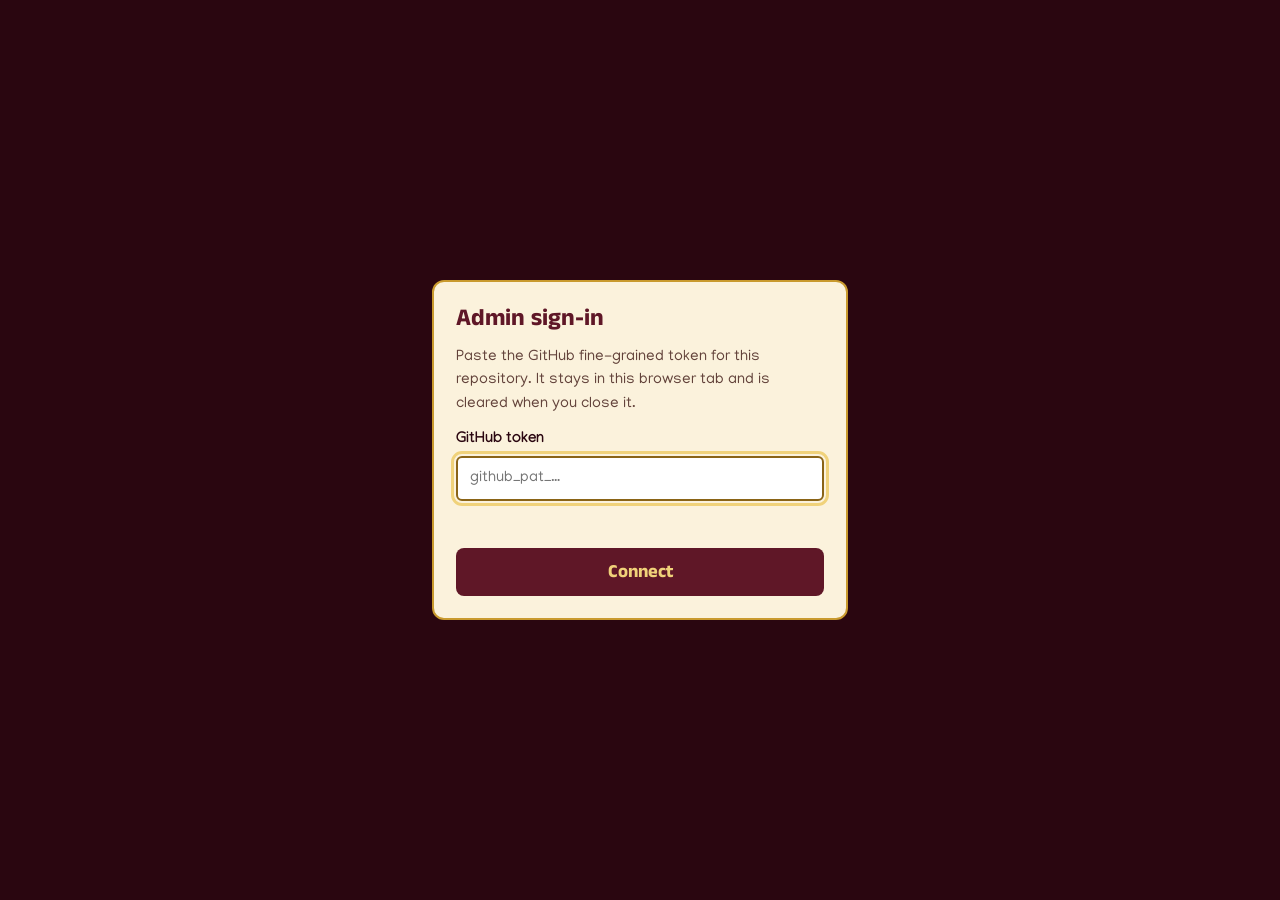
==== admin.html @ 7108fd15 "updated" ====
<!doctype html>
<html lang="en">
<head>
  <meta charset="utf-8">
  <meta name="viewport" content="width=device-width, initial-scale=1">
  <meta name="robots" content="noindex">
  <title>Kalolsavam Admin</title>
  <meta name="theme-color" content="#42101c">
  <link rel="preconnect" href="https://fonts.googleapis.com">
  <link rel="preconnect" href="https://fonts.gstatic.com" crossorigin>
  <link href="https://fonts.googleapis.com/css2?family=Anek+Malayalam:wght@500;700&family=Manjari:wght@400;700&display=swap" rel="stylesheet">
  <link rel="stylesheet" href="css/style.css">
</head>
<body data-splash="once">
  <!-- branding intro: doors swing open -->
  <div id="splash" class="splash" aria-hidden="true">
    <div class="door door-l"></div>
    <div class="door door-r"></div>
    <div class="splash-brand">
      <p class="by">by Little Kites Unit</p>
      <p class="school">Emmanuel&rsquo;s HSS Kothanalloor</p>
    </div>
  </div>

  <!-- token gate -->
  <div id="gate" class="gate" hidden>
    <form id="gateForm">
      <h1>Admin sign-in</h1>
      <p>Paste the GitHub fine-grained token for this repository. It stays in this browser tab and is cleared when you close it.</p>
      <label class="field">GitHub token
        <input id="tokenInput" type="password" autocomplete="off" required placeholder="github_pat_…">
      </label>
      <p id="gateError" class="form-error" role="alert"></p>
      <button id="gateBtn" class="btn btn-end" type="submit">Connect</button>
    </form>
  </div>

  <header class="admin-bar">
    <div class="wrap">
      <div>
        <h1>Stage control</h1>
        <p><span id="adminDate"></span> <span id="testChip" class="test-chip" hidden>Test mode</span></p>
      </div>
      <button id="logout" class="link" type="button">Sign out</button>
    </div>
  </header>

  <main class="wrap">
    <nav aria-label="Stages"><div id="chips" class="chips-row"></div></nav>

    <section class="panel" aria-label="Events on the selected stage">
      <header id="stageHead"></header>
      <ul id="eventList" class="ev-list"></ul>
      <p id="emptyState" class="muted" hidden></p>

      <details id="finishedWrap" class="tool" hidden>
        <summary>Finished on this stage (<span id="finishedCount">0</span>)</summary>
        <ul id="finishedList" class="finished-list"></ul>
      </details>

      <details class="tool">
        <summary>Announcements</summary>
        <form id="bannerForm">
          <label class="field">Emergency banner (top of the public page)
            <textarea id="bannerText" rows="2" maxlength="240"></textarea>
          </label>
          <p id="bannerState" class="muted"></p>
          <div class="row">
            <button class="btn btn-end act" type="submit">Show banner</button>
            <button id="clearBanner" class="btn btn-ghost act" type="button">Remove banner</button>
          </div>
        </form>
        <form id="noticeForm">
          <label class="field">Ticker notice (scrolls at the bottom)
            <input id="noticeText" type="text" maxlength="160">
          </label>
          <div class="row"><button class="btn btn-end act" type="submit">Add to ticker</button></div>
        </form>
      </details>
    </section>
  </main>

  <dialog id="endModal" aria-labelledby="endTitle">
    <form id="endForm">
      <div><h2 id="endTitle">End event</h2><p id="endEvent" class="sub-name" lang="ml"></p></div>
      <p class="muted">Enter chest numbers to announce the result, or skip.</p>
      <label class="field">1st prize <input id="rank1" type="text" maxlength="10" autocomplete="off"></label>
      <label class="field">2nd prize <input id="rank2" type="text" maxlength="10" autocomplete="off"></label>
      <label class="field">3rd prize <input id="rank3" type="text" maxlength="10" autocomplete="off"></label>
      <div class="row">
        <button class="btn btn-end" type="submit">Announce results</button>
        <button id="skipResults" class="btn btn-start" type="button">Finish without results</button>
        <button id="cancelEnd" class="btn btn-ghost" type="button">Cancel</button>
      </div>
    </form>
  </dialog>

  <footer class="page-foot wrap">
  <div class="credit">
    <p class="by">by Little Kites Unit</p>
    <p class="school">Emmanuel&rsquo;s HSS Kothanalloor</p>
  </div>
  </footer>

  <div id="toast" class="toast" role="status" hidden></div>

  <script defer src="js/config.js"></script>
  <script defer src="js/admin.js"></script>
</body>
</html>
---- css/style.css ----
/* Kalolsavam Live — kasavu theme: deep maroon, gold, ivory.
   One signature element: the gold kasavu stripe on cards and headers. */
:root {
  --maroon-900: #2a0610; --maroon-800: #42101c; --maroon-700: #5f1727; --maroon-600: #7d2236;
  --gold-300: #f0d27a; --gold-400: #e2b84a; --gold-500: #c99a2e; --gold-700: #8a6416;
  --ivory: #fbf2dc; --ivory-dim: #efe0bd; --ink: #2a0610; --ink-soft: #62423a;
  --live: #17703f; --bad: #b3261e;
  --font-head: "Anek Malayalam", system-ui, sans-serif;
  --font-body: "Manjari", system-ui, sans-serif;
  --kasavu: linear-gradient(var(--gold-400) 0 3px, transparent 3px 5px, var(--gold-500) 5px 6px);
}
*, *::before, *::after { box-sizing: border-box; }
html { -webkit-text-size-adjust: 100%; }
body { margin: 0; background: var(--maroon-900); color: var(--ivory); font: 400 1.0625rem/1.55 var(--font-body); padding-bottom: 3.5rem; }
h1, h2, h3 { font-family: var(--font-head); line-height: 1.2; margin: 0; }
p { margin: 0; }
button { font: inherit; cursor: pointer; }
:focus-visible { outline: 3px solid var(--gold-300); outline-offset: 2px; }
.wrap { width: min(72rem, 100% - 2rem); margin-inline: auto; }
.sr-only { position: absolute; width: 1px; height: 1px; overflow: hidden; clip: rect(0 0 0 0); white-space: nowrap; }
[hidden] { display: none !important; }
.muted { color: var(--ink-soft); }

/* header */
.site-head { background: var(--maroon-800); padding: 1.25rem 0 1rem; position: relative; }
.site-head::after { content: ""; position: absolute; inset: auto 0 0 0; height: 6px; background-image: var(--kasavu); }
.site-head h1 { font-size: clamp(1.9rem, 5vw, 2.9rem); color: var(--gold-300); font-weight: 700; }
.site-head .sub { color: var(--ivory-dim); margin-top: .15rem; }
.meta { display: flex; flex-wrap: wrap; gap: .4rem 1.25rem; margin-top: .75rem; font-size: .95rem; color: var(--ivory); }
.sync.is-off { color: #ffb4a8; font-weight: 700; }
.test-chip { background: var(--gold-400); color: var(--maroon-900); font-weight: 700; border-radius: 4px; padding: 0 .5rem; }

/* alert banner */
.alert-banner { background: var(--bad); color: #fff; padding: .8rem 1rem; text-align: center; font: 700 1.1rem/1.4 var(--font-head); border-bottom: 3px solid var(--gold-300); }

main { padding: 1.5rem 0 2rem; display: grid; gap: 1.5rem; }

/* results board */
.results { background: var(--maroon-700); border: 2px solid var(--gold-500); border-radius: 10px; padding: 1rem 1.1rem; }
.results h2 { color: var(--gold-300); font-size: 1.35rem; margin-bottom: .6rem; }
.results ol { list-style: none; margin: 0; padding: 0; display: grid; gap: .6rem; }
.results li { background: var(--maroon-800); border-left: 5px solid var(--gold-500); border-radius: 6px; padding: .6rem .8rem; }
.results li.is-fresh { animation: flash 1.2s ease-in-out infinite; border-left-color: var(--gold-300); }
@keyframes flash { 0%, 100% { background: var(--maroon-800); } 50% { background: #7a5a12; } }
.res-head { display: flex; flex-wrap: wrap; justify-content: space-between; gap: .1rem .75rem; }
.res-name { font: 700 1.1rem var(--font-head); }
.res-meta { font-size: .9rem; color: var(--ivory-dim); }
.ranks { display: flex; flex-wrap: wrap; gap: .3rem 1.4rem; margin-top: .2rem; font-size: 1.15rem; }
.rank b { color: var(--gold-300); font-family: var(--font-head); margin-right: .25rem; }

/* stage grid + cards */
.stage-grid { display: grid; gap: 1rem; grid-template-columns: repeat(auto-fill, minmax(min(100%, 19rem), 1fr)); }
.stage-card { background: var(--ivory); color: var(--ink); border: 1px solid var(--gold-500); border-radius: 10px; display: flex; flex-direction: column; overflow: hidden; position: relative; }
.stage-card::before { content: ""; height: 6px; background-image: var(--kasavu); background-color: var(--maroon-700); }
.stage-card.is-live { box-shadow: 0 0 0 3px var(--gold-400); }
.stage-card.is-done, .stage-card.is-none { background: var(--ivory-dim); }
.stage-head { display: flex; gap: .75rem; align-items: center; padding: .8rem 1rem .4rem; }
.stage-no { flex: none; width: 2.6rem; height: 2.6rem; border-radius: 50%; display: grid; place-items: center; background: var(--maroon-700); color: var(--gold-300); font: 700 1.3rem var(--font-head); border: 2px solid var(--gold-500); }
.stage-title h3 { font-size: 1.2rem; color: var(--maroon-700); }
.stage-title p { font-size: .9rem; color: var(--ink-soft); line-height: 1.3; }
.stage-body { padding: .3rem 1rem 1rem; display: flex; flex-direction: column; align-items: flex-start; gap: .45rem; flex: 1; }
.status { font: 700 .9rem var(--font-head); border-radius: 999px; padding: .05rem .75rem; background: var(--ivory-dim); color: var(--ink-soft); border: 1px solid var(--gold-700); }
.status-live { background: var(--live); color: #fff; border-color: var(--live); display: inline-flex; align-items: center; gap: .4rem; }
.status-live::before { content: ""; width: .55rem; height: .55rem; border-radius: 50%; background: #fff; animation: pulse 1.6s ease-in-out infinite; }
@keyframes pulse { 50% { opacity: .25; } }
.status-next { background: var(--maroon-700); color: var(--gold-300); border-color: var(--maroon-700); }
.event-name { font: 700 1.25rem/1.35 var(--font-head); color: var(--ink); }
.times, .progress { font-size: .95rem; color: var(--ink-soft); }
.progress { margin-top: auto; padding-top: .3rem; }
.chips { display: flex; flex-wrap: wrap; gap: .3rem; }
.chip { background: var(--maroon-700); color: var(--ivory); border-radius: 4px; padding: 0 .5rem; font: 700 .85rem var(--font-head); }
.delay { font-weight: 700; border-radius: 6px; padding: .1rem .6rem; font-size: .95rem; }
.delay.ok { background: #dcf0e4; color: #0f5a31; }
.delay.warn { background: #fbe5b8; color: #7a4500; }
.delay.bad { background: #f8d7d3; color: #8e1b14; }
.stage-foot { border-top: 1px dashed var(--gold-700); padding: .7rem 1rem; display: grid; gap: .45rem; justify-items: start; }
.route { font-size: .92rem; color: var(--ink-soft); line-height: 1.4; }
.map-btn { background: var(--maroon-700); color: var(--gold-300); text-decoration: none; font: 700 .95rem var(--font-head); border-radius: 6px; padding: .25rem .8rem; }
.map-btn:hover { background: var(--maroon-600); }

/* ticker */
.ticker { position: fixed; inset: auto 0 0 0; z-index: 20; display: flex; background: var(--maroon-900); border-top: 3px solid var(--gold-500); }
.ticker-label { flex: none; background: var(--gold-400); color: var(--maroon-900); font: 700 1rem var(--font-head); padding: .55rem .9rem; }
.ticker-view { flex: 1; overflow: hidden; white-space: nowrap; display: flex; align-items: center; }
.ticker-track { display: inline-flex; gap: 3.5rem; padding-left: 100%; animation: scroll var(--dur, 60s) linear infinite; }
@keyframes scroll { to { transform: translateX(-100%); } }
.ticker:hover .ticker-track { animation-play-state: paused; }
.tick { color: var(--ivory); }
footer.page-foot { text-align: center; color: var(--ivory-dim); font-size: .9rem; padding-bottom: 1.5rem; }

@media (prefers-reduced-motion: reduce) {
  .results li.is-fresh { animation: none; background: #7a5a12; }
  .status-live::before { animation: none; }
  .ticker-track { animation: none; padding-left: 0; }
  .ticker-view { overflow-x: auto; }
}

/* ========== admin ========== */
.admin-bar { background: var(--maroon-800); position: relative; padding: .8rem 0 1rem; }
.admin-bar::after { content: ""; position: absolute; inset: auto 0 0 0; height: 6px; background-image: var(--kasavu); }
.admin-bar .wrap { display: flex; flex-wrap: wrap; align-items: center; justify-content: space-between; gap: .5rem 1rem; }
.admin-bar h1 { font-size: 1.5rem; color: var(--gold-300); }
.admin-bar p { color: var(--ivory-dim); font-size: .95rem; }
.link { background: none; border: 0; padding: 0; color: var(--maroon-600); text-decoration: underline; font-size: .9rem; }
.admin-bar .link { color: var(--gold-300); }

.chips-row { display: grid; grid-template-columns: repeat(auto-fill, minmax(3rem, 1fr)); gap: .5rem; }
.stage-chip { height: 3rem; border-radius: 8px; border: 2px solid var(--gold-500); background: var(--maroon-800); color: var(--gold-300); font: 700 1.25rem var(--font-head); position: relative; }
.stage-chip[aria-pressed="true"] { background: var(--gold-400); color: var(--maroon-900); }
.stage-chip.is-live::after { content: ""; position: absolute; top: 4px; right: 4px; width: .6rem; height: .6rem; border-radius: 50%; background: #3ddc84; border: 1px solid var(--maroon-900); }

.panel { background: var(--ivory); color: var(--ink); border: 1px solid var(--gold-500); border-radius: 10px; padding: 1rem; }
.panel > header h2 { color: var(--maroon-700); font-size: 1.3rem; }
.panel > header p { color: var(--ink-soft); font-size: .95rem; margin-bottom: .6rem; }
.ev-list { list-style: none; margin: 0; padding: 0; display: grid; gap: .7rem; }
.ev { display: grid; grid-template-columns: 4.6rem 1fr; gap: .4rem .8rem; padding: .8rem; border: 1px solid var(--gold-700); border-radius: 8px; background: #fffaf0; }
.ev.is-live { border: 3px solid var(--live); background: #eef8f1; }
.ev-time { font: 700 1.05rem var(--font-head); color: var(--maroon-700); }
.ev-name { font: 700 1.2rem/1.35 var(--font-head); }
.ev-note { font-size: .92rem; color: var(--live); font-weight: 700; margin-top: .2rem; }
.ev-note.is-due { color: #8e4a00; }
.ev-actions { grid-column: 1 / -1; display: grid; grid-template-columns: 1fr 1fr; gap: .6rem; }
.btn { min-height: 3rem; border-radius: 8px; border: 2px solid transparent; font: 700 1.15rem var(--font-head); }
.btn:disabled { opacity: .35; cursor: not-allowed; }
.btn-start { background: var(--live); color: #fff; }
.btn-end { background: var(--maroon-700); color: var(--gold-300); }
.btn-ghost { background: transparent; color: var(--maroon-700); border-color: var(--maroon-700); }
.is-busy .act { pointer-events: none; opacity: .55; }
details.tool { margin-top: 1rem; border-top: 1px dashed var(--gold-700); padding-top: .7rem; }
details.tool summary { cursor: pointer; font: 700 1.05rem var(--font-head); color: var(--maroon-700); }
details.tool form { display: grid; gap: .5rem; margin-top: .6rem; }
.field { display: grid; gap: .2rem; font-weight: 700; font-size: .95rem; }
.field input, .field textarea { font: inherit; font-weight: 400; padding: .55rem .7rem; border: 2px solid var(--gold-700); border-radius: 6px; background: #fff; color: var(--ink); width: 100%; }
.row { display: flex; flex-wrap: wrap; gap: .5rem; }
.row .btn { padding: 0 1.1rem; }
.finished-list { list-style: none; margin: .5rem 0 0; padding: 0; display: grid; gap: .4rem; }
.finished-list li { display: flex; justify-content: space-between; gap: .75rem; align-items: baseline; }

.gate { position: fixed; inset: 0; z-index: 50; background: var(--maroon-900); display: grid; place-items: center; padding: 1rem; }
.gate form { width: min(26rem, 100%); background: var(--ivory); color: var(--ink); border: 2px solid var(--gold-500); border-radius: 12px; padding: 1.4rem; display: grid; gap: .8rem; }
.gate h1 { color: var(--maroon-700); font-size: 1.5rem; }
.gate p { color: var(--ink-soft); font-size: .95rem; }
.form-error { color: var(--bad); font-weight: 700; min-height: 1.4em; }

dialog { border: 2px solid var(--gold-500); border-radius: 12px; background: var(--ivory); color: var(--ink); padding: 1.25rem; width: min(26rem, calc(100% - 2rem)); }
dialog::backdrop { background: rgba(42, 6, 16, .75); }
dialog h2 { color: var(--maroon-700); font-size: 1.4rem; }
dialog .sub-name { font: 700 1.1rem var(--font-head); margin-bottom: .2rem; }
dialog form { display: grid; gap: .7rem; }
dialog .field input { text-transform: uppercase; font-size: 1.3rem; letter-spacing: .08em; }

.toast { position: fixed; left: 50%; bottom: 1rem; transform: translateX(-50%); z-index: 60; max-width: min(34rem, calc(100% - 2rem)); padding: .7rem 1.1rem; border-radius: 8px; font-weight: 700; background: var(--live); color: #fff; box-shadow: 0 4px 16px rgba(0,0,0,.4); }
.toast.is-wait { background: var(--maroon-600); }
.toast.is-err { background: var(--bad); }

@media (min-width: 40rem) {
  .ev { grid-template-columns: 5rem 1fr auto; }
  .ev-actions { grid-column: auto; grid-template-columns: 6rem 6rem; align-self: center; }
}

/* ========== branding: intro doors + credit ========== */
.by { font: 700 clamp(.8rem, 2.1vw, 1rem)/1.3 var(--font-body); letter-spacing: .06em; color: var(--ivory-dim); }
.school { font: 700 clamp(2rem, 7.5vw, 4.4rem)/1.1 var(--font-head); color: var(--gold-300); }

.splash { position: fixed; inset: 0; z-index: 100; perspective: 1600px; overflow: hidden; animation: splash-gone 0s linear 3.2s forwards; }
@keyframes splash-gone { to { visibility: hidden; } }
.door { position: absolute; top: 0; bottom: 0; width: 50.3%; backface-visibility: hidden; will-change: transform;
  background: linear-gradient(90deg, var(--maroon-700), var(--maroon-800)); }
.door::before { content: ""; position: absolute; inset: 7% 9%; border: 2px solid var(--gold-500); border-radius: 6px; box-shadow: inset 0 0 0 6px var(--maroon-800), inset 0 0 0 7px var(--gold-700); }
.door::after { content: ""; position: absolute; top: 50%; width: 1.1rem; height: 1.1rem; border-radius: 50%; background: var(--gold-400); border: 2px solid var(--gold-700); }
.door-l { left: 0; transform-origin: left center; border-right: 5px solid var(--gold-500); animation: open-l 1.25s cubic-bezier(.65, 0, .3, 1) 1.9s forwards; }
.door-r { right: 0; transform-origin: right center; border-left: 5px solid var(--gold-500); animation: open-r 1.25s cubic-bezier(.65, 0, .3, 1) 1.9s forwards; }
.door-l::after { right: 1.3rem; } .door-r::after { left: 1.3rem; }
@keyframes open-l { to { transform: rotateY(98deg); } }
@keyframes open-r { to { transform: rotateY(-98deg); } }
.splash-brand { position: absolute; inset: 0; z-index: 2; display: grid; place-content: center; justify-items: center; gap: .5rem; text-align: center; padding: 1.5rem; animation: brand 2.3s ease both; }
.splash-brand::after { content: ""; width: min(22rem, 70vw); height: 6px; background-image: var(--kasavu); margin-top: .6rem; }
.splash-brand .school { text-shadow: 0 2px 14px rgba(0, 0, 0, .5); }
@keyframes brand { 0% { opacity: 0; transform: translateY(14px) scale(.97); } 20%, 60% { opacity: 1; transform: none; } 100% { opacity: 0; transform: scale(1.05); } }

.credit { display: grid; justify-items: center; gap: .1rem; margin-top: 1rem; padding-top: 1rem; border-top: 1px solid var(--gold-700); }
.credit .school { font-size: 1.5rem; }
.page-foot p:first-child { margin-bottom: .2rem; }

.empty-day { grid-column: 1 / -1; background: var(--ivory); color: var(--ink); border: 1px solid var(--gold-500); border-radius: 10px; padding: 1.2rem; font-weight: 700; }
.autoscroll-btn { position: fixed; right: .8rem; bottom: 4.4rem; z-index: 19; background: var(--maroon-800); color: var(--gold-300); border: 1.5px solid var(--gold-500); border-radius: 999px; padding: .25rem .85rem; font: 700 .85rem var(--font-head); opacity: .9; }
.autoscroll-btn[aria-pressed="false"] { color: var(--ivory-dim); border-color: var(--gold-700); }

@media (prefers-reduced-motion: reduce) {
  .splash { animation-delay: 2s; }
  .door-l, .door-r { animation: door-fade .5s linear 1.4s forwards; }
  .splash-brand { animation: brand-rm 1.9s ease both; }
  @keyframes door-fade { to { opacity: 0; } }
  @keyframes brand-rm { 0% { opacity: 0; } 25%, 70% { opacity: 1; } 100% { opacity: 0; } }
}
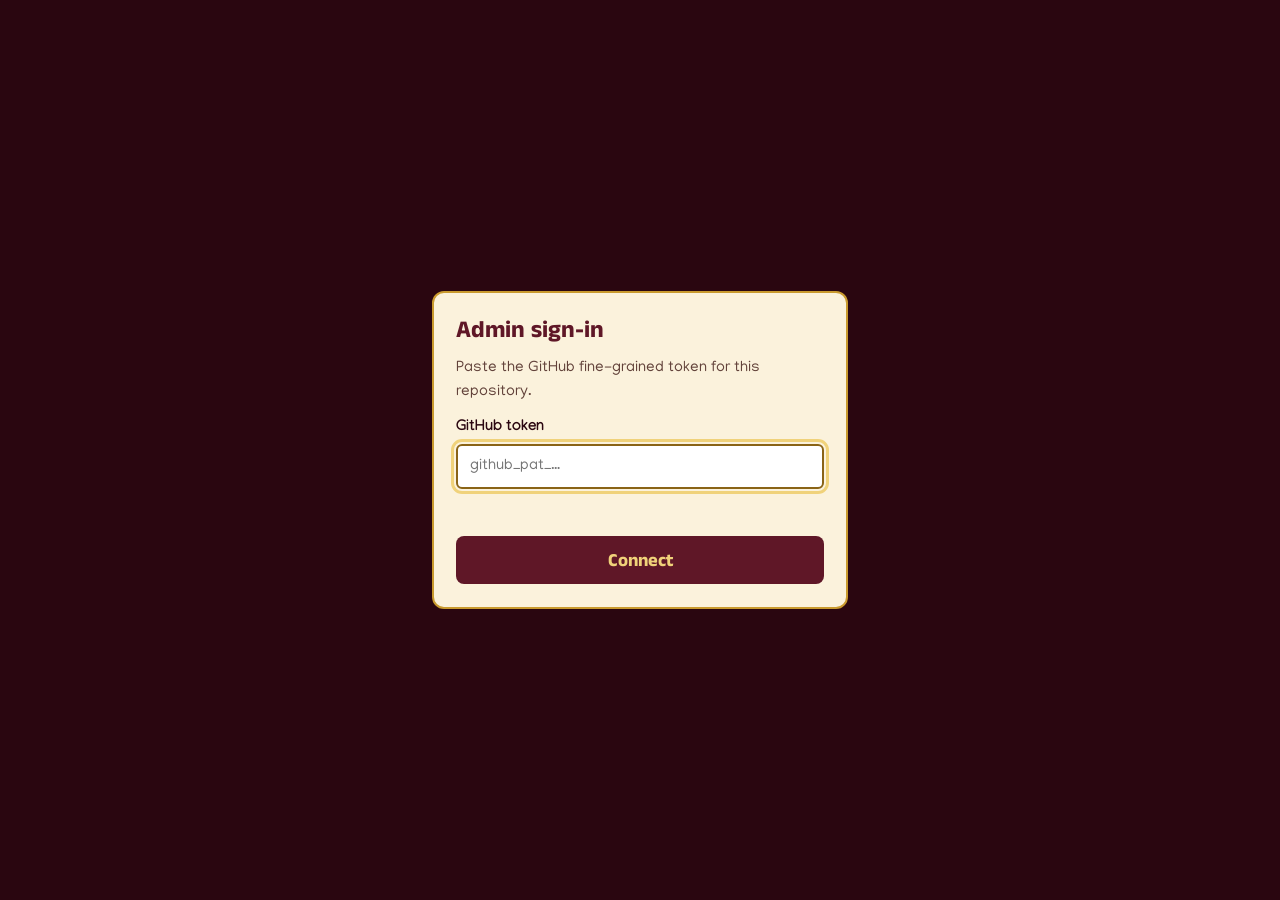
==== commit ff822421: "admin UI Updated" ====
--- a/admin.html
+++ b/admin.html
@@ -4,15 +4,25 @@
   <meta charset="utf-8">
   <meta name="viewport" content="width=device-width, initial-scale=1">
   <meta name="robots" content="noindex">
-  <title>Kalolsavam Admin</title>
+  <title>Kalolsavam Admin — Sarang 2026</title>
   <meta name="theme-color" content="#42101c">
   <link rel="preconnect" href="https://fonts.googleapis.com">
   <link rel="preconnect" href="https://fonts.gstatic.com" crossorigin>
   <link href="https://fonts.googleapis.com/css2?family=Anek+Malayalam:wght@500;700&family=Manjari:wght@400;700&display=swap" rel="stylesheet">
   <link rel="stylesheet" href="css/style.css">
+  <style>
+    /* Admin specific extra styles */
+    .global-dash-grid { display: grid; grid-template-columns: repeat(auto-fill, minmax(14rem, 1fr)); gap: 0.6rem; margin-top: 0.6rem; }
+    .dash-item { background: #fff; border: 1px solid var(--gold-500); border-left: 4px solid var(--gold-500); border-radius: 6px; padding: 0.6rem; font-size: 0.9rem; }
+    .dash-item.is-live { border-left-color: var(--live); background: #f0faf3; }
+    .dash-item.is-idle { border-left-color: #f59e0b; }
+    .dash-item.is-done { border-left-color: var(--ink-soft); background: var(--ivory-dim); opacity: 0.8; }
+    .dash-stage-name { font-weight: 700; color: var(--maroon-700); margin-bottom: 0.2rem; display: block; }
+    .dash-event-name { color: var(--ink); font-weight: 700; white-space: nowrap; overflow: hidden; text-overflow: ellipsis; display: block; }
+    .admin-search-input { width: 100%; padding: 0.6rem 0.8rem; border: 2px solid var(--gold-400); border-radius: 8px; font: inherit; margin-bottom: 1rem; }
+  </style>
 </head>
 <body data-splash="once">
-  <!-- branding intro: doors swing open -->
   <div id="splash" class="splash" aria-hidden="true">
     <div class="door door-l"></div>
     <div class="door door-r"></div>
@@ -22,11 +32,10 @@
     </div>
   </div>
 
-  <!-- token gate -->
   <div id="gate" class="gate" hidden>
     <form id="gateForm">
       <h1>Admin sign-in</h1>
-      <p>Paste the GitHub fine-grained token for this repository. It stays in this browser tab and is cleared when you close it.</p>
+      <p>Paste the GitHub fine-grained token for this repository.</p>
       <label class="field">GitHub token
         <input id="tokenInput" type="password" autocomplete="off" required placeholder="github_pat_…">
       </label>
@@ -46,10 +55,40 @@
   </header>
 
   <main class="wrap">
+    <!-- Day Progress Cards -->
+    <section id="dayProgress" class="stats-board" aria-label="Day overview and progress" hidden>
+      <div class="stat-card">
+        <span class="stat-label">Total Today</span>
+        <span id="statTotal" class="stat-val">0</span>
+      </div>
+      <div class="stat-card is-done">
+        <span class="stat-label">Completed</span>
+        <span id="statCompleted" class="stat-val">0</span>
+      </div>
+      <div class="stat-card is-ongoing">
+        <span class="stat-label">Live Now</span>
+        <span id="statOngoing" class="stat-val">0</span>
+      </div>
+      <div class="stat-card is-pending">
+        <span class="stat-label">Pending</span>
+        <span id="statPending" class="stat-val">0</span>
+      </div>
+    </section>
+
+    <!-- Global Control Room View -->
+    <details class="tool" open style="margin-top:0; border:none; padding:0; background:var(--ivory); border-radius:10px; padding:1rem; border:1px solid var(--gold-500); margin-bottom: 0.5rem;">
+      <summary style="font-size: 1.15rem;">🌐 കൺട്രോൾ റൂം വ്യൂ (All Stages Status)</summary>
+      <div id="globalDashboard" class="global-dash-grid"></div>
+    </details>
+
     <nav aria-label="Stages"><div id="chips" class="chips-row"></div></nav>
 
     <section class="panel" aria-label="Events on the selected stage">
       <header id="stageHead"></header>
+      
+      <!-- Admin Search for Events within the selected stage -->
+      <input type="search" id="adminEventSearch" class="admin-search-input" placeholder="🔍 Search events in this stage (e.g. Mohiniyattam)...">
+      
       <ul id="eventList" class="ev-list"></ul>
       <p id="emptyState" class="muted" hidden></p>
 
@@ -58,8 +97,13 @@
         <ul id="finishedList" class="finished-list"></ul>
       </details>
 
+      <details id="editResultsWrap" class="tool">
+        <summary>Edit Announced Results (ചെസ്റ്റ് നമ്പറുകൾ തിരുത്തുക)</summary>
+        <ul id="editResultsList" class="finished-list"></ul>
+      </details>
+
       <details class="tool">
-        <summary>Announcements</summary>
+        <summary>Announcements (Banner & Ticker)</summary>
         <form id="bannerForm">
           <label class="field">Emergency banner (top of the public page)
             <textarea id="bannerText" rows="2" maxlength="240"></textarea>
@@ -80,10 +124,37 @@
     </section>
   </main>
 
+  <!-- Modals -->
+  <dialog id="editScheduleModal" aria-labelledby="editSchedTitle">
+    <form id="editScheduleForm">
+      <div>
+        <h2 id="editSchedTitle">ഷെഡ്യൂൾ മാറ്റുക</h2>
+        <p id="editSchedEventName" class="sub-name" lang="ml"></p>
+      </div>
+      <label class="field">പുതിയ സമയം (Start Time)
+        <input id="editSchedTime" type="time" required>
+      </label>
+      <label class="field">വേദി (Stage)
+        <select id="editSchedStage" style="padding:0.55rem; border:2px solid var(--gold-700); border-radius:6px; font:inherit; background:#fff; color:var(--ink);"></select>
+      </label>
+      <label class="field">സ്റ്റാറ്റസ്
+        <select id="editSchedStatus" style="padding:0.55rem; border:2px solid var(--gold-700); border-radius:6px; font:inherit; background:#fff; color:var(--ink);">
+          <option value="active">Active (സാധാരണ പോലെ നടക്കുക)</option>
+          <option value="postponed">Postponed (മാറ്റിവെച്ചു)</option>
+          <option value="cancelled">Cancelled (റദ്ദാക്കി)</option>
+        </select>
+      </label>
+      <div class="row" style="margin-top:0.8rem;">
+        <button class="btn btn-end" type="submit">മാറ്റങ്ങൾ സേവ് ചെയ്യുക</button>
+        <button id="cancelEditSched" class="btn btn-ghost" type="button">റദ്ദാക്കുക</button>
+      </div>
+    </form>
+  </dialog>
+
   <dialog id="endModal" aria-labelledby="endTitle">
     <form id="endForm">
       <div><h2 id="endTitle">End event</h2><p id="endEvent" class="sub-name" lang="ml"></p></div>
-      <p class="muted">Enter chest numbers to announce the result, or skip.</p>
+      <p class="muted">Enter chest numbers to announce the result, or skip if none.</p>
       <label class="field">1st prize <input id="rank1" type="text" maxlength="10" autocomplete="off"></label>
       <label class="field">2nd prize <input id="rank2" type="text" maxlength="10" autocomplete="off"></label>
       <label class="field">3rd prize <input id="rank3" type="text" maxlength="10" autocomplete="off"></label>
@@ -95,16 +166,25 @@
     </form>
   </dialog>
 
-  <footer class="page-foot wrap">
-  <div class="credit">
-    <p class="by">by Little Kites Unit</p>
-    <p class="school">Emmanuel&rsquo;s HSS Kothanalloor</p>
-  </div>
-  </footer>
+  <dialog id="editResultModal" aria-labelledby="editResultTitle">
+    <form id="editResultForm">
+      <div>
+        <h2 id="editResultTitle">Edit Announced Result</h2>
+        <p id="editResultEvent" class="sub-name" lang="ml"></p>
+      </div>
+      <label class="field">1st prize <input id="editRank1" type="text" maxlength="10" autocomplete="off"></label>
+      <label class="field">2nd prize <input id="editRank2" type="text" maxlength="10" autocomplete="off"></label>
+      <label class="field">3rd prize <input id="editRank3" type="text" maxlength="10" autocomplete="off"></label>
+      <div class="row">
+        <button class="btn btn-end" type="submit">Save Changes</button>
+        <button id="cancelEditResult" class="btn btn-ghost" type="button">Cancel</button>
+      </div>
+    </form>
+  </dialog>
 
   <div id="toast" class="toast" role="status" hidden></div>
 
   <script defer src="js/config.js"></script>
   <script defer src="js/admin.js"></script>
 </body>
-</html>
+</html>
--- a/css/style.css
+++ b/css/style.css
@@ -1,18 +1,36 @@
 /* Kalolsavam Live — kasavu theme: deep maroon, gold, ivory.
    One signature element: the gold kasavu stripe on cards and headers. */
 :root {
-  --maroon-900: #2a0610; --maroon-800: #42101c; --maroon-700: #5f1727; --maroon-600: #7d2236;
-  --gold-300: #f0d27a; --gold-400: #e2b84a; --gold-500: #c99a2e; --gold-700: #8a6416;
-  --ivory: #fbf2dc; --ivory-dim: #efe0bd; --ink: #2a0610; --ink-soft: #62423a;
-  --live: #17703f; --bad: #b3261e;
+  --maroon-900: #2a0610; 
+  --maroon-800: #42101c; 
+  --maroon-700: #5f1727; 
+  --maroon-600: #7d2236;
+  --gold-300: #f0d27a; 
+  --gold-400: #e2b84a; 
+  --gold-500: #c99a2e; 
+  --gold-700: #8a6416;
+  --ivory: #fbf2dc; 
+  --ivory-dim: #efe0bd; 
+  --ink: #2a0610; 
+  --ink-soft: #62423a;
+  --live: #17703f; 
+  --bad: #b3261e;
   --font-head: "Anek Malayalam", system-ui, sans-serif;
   --font-body: "Manjari", system-ui, sans-serif;
   --kasavu: linear-gradient(var(--gold-400) 0 3px, transparent 3px 5px, var(--gold-500) 5px 6px);
 }
+
 *, *::before, *::after { box-sizing: border-box; }
-html { -webkit-text-size-adjust: 100%; }
-body { margin: 0; background: var(--maroon-900); color: var(--ivory); font: 400 1.0625rem/1.55 var(--font-body); padding-bottom: 3.5rem; }
-h1, h2, h3 { font-family: var(--font-head); line-height: 1.2; margin: 0; }
+html { -webkit-text-size-adjust: 100%; scroll-behavior: smooth; }
+body { 
+  margin: 0; 
+  background: var(--maroon-900); 
+  color: var(--ivory); 
+  font: 400 1.0625rem/1.55 var(--font-body); 
+  padding-bottom: 3.5rem; 
+}
+
+h1, h2, h3, h4 { font-family: var(--font-head); line-height: 1.2; margin: 0; }
 p { margin: 0; }
 button { font: inherit; cursor: pointer; }
 :focus-visible { outline: 3px solid var(--gold-300); outline-offset: 2px; }
@@ -21,21 +39,354 @@
 [hidden] { display: none !important; }
 .muted { color: var(--ink-soft); }
 
-/* header */
-.site-head { background: var(--maroon-800); padding: 1.25rem 0 1rem; position: relative; }
-.site-head::after { content: ""; position: absolute; inset: auto 0 0 0; height: 6px; background-image: var(--kasavu); }
-.site-head h1 { font-size: clamp(1.9rem, 5vw, 2.9rem); color: var(--gold-300); font-weight: 700; }
-.site-head .sub { color: var(--ivory-dim); margin-top: .15rem; }
-.meta { display: flex; flex-wrap: wrap; gap: .4rem 1.25rem; margin-top: .75rem; font-size: .95rem; color: var(--ivory); }
+/* Offline/Network Disconnect Bar */
+.offline-bar {
+  background: var(--bad);
+  color: #fff;
+  text-align: center;
+  padding: 0.6rem 1rem;
+  font-family: var(--font-head);
+  font-size: 0.95rem;
+  font-weight: 700;
+  position: sticky;
+  top: 0;
+  z-index: 101;
+  box-shadow: 0 2px 10px rgba(0, 0, 0, 0.4);
+}
+
+/* Header */
+.site-head {
+  background: var(--maroon-800);
+  padding: 1rem 0 0.9rem;
+  position: sticky;
+  top: 0;
+  z-index: 40;
+  box-shadow: 0 4px 18px rgba(0, 0, 0, 0.45);
+  transition: padding 0.25s ease, box-shadow 0.25s ease;
+}
+.site-head::after { 
+  content: ""; 
+  position: absolute; 
+  inset: auto 0 0 0; 
+  height: 6px; 
+  background-image: var(--kasavu); 
+  z-index: 1;
+  pointer-events: none;
+}
+
+/* Scrolled/Compact Header State */
+.site-head.is-scrolled {
+  padding: 0.5rem 0 0.6rem;
+  box-shadow: 0 6px 20px rgba(0, 0, 0, 0.6);
+}
+.site-head.is-scrolled .hide-on-scroll {
+  display: none !important;
+}
+.site-head.is-scrolled .brand-row {
+  margin-bottom: 0.4rem;
+}
+.site-head.is-scrolled .fest-logo {
+  width: 2.5rem;
+  height: 2.5rem;
+  border-width: 1.5px;
+}
+.site-head.is-scrolled .fest-name {
+  font-size: 1.25rem;
+}
+.site-head.is-scrolled .search-box-wrap {
+  margin-top: 0;
+}
+.site-head.is-scrolled .countdown-slim {
+  margin-bottom: 0.4rem;
+  padding: 0.35rem 0.6rem;
+}
+.site-head.is-scrolled .cd-text {
+  font-size: 0.95rem;
+}
+.site-head.is-scrolled .cd-time-unit {
+  font-size: 0.9rem;
+  min-width: 2.4rem;
+  padding: 0.1rem 0.35rem;
+}
+
+/* Countdown Slim Banner in Header */
+.countdown-slim {
+  background: var(--maroon-700);
+  border: 1px solid var(--gold-500);
+  border-radius: 8px;
+  padding: 0.5rem 0.85rem;
+  margin-bottom: 0.85rem;
+  display: flex;
+  flex-wrap: wrap;
+  align-items: center;
+  justify-content: space-between;
+  gap: 0.6rem;
+  box-shadow: 0 4px 12px rgba(0, 0, 0, 0.25);
+  transition: all 0.25s ease;
+}
+.cd-text {
+  font-family: var(--font-head);
+  font-size: 1.05rem;
+  font-weight: 700;
+  color: var(--gold-300);
+  display: flex;
+  align-items: center;
+  gap: 0.5rem;
+  transition: font-size 0.25s ease;
+}
+.cd-pulse {
+  width: 10px;
+  height: 10px;
+  background: #3ddc84;
+  border-radius: 50%;
+  box-shadow: 0 0 8px #3ddc84;
+  animation: cdPulse 1.2s infinite alternate;
+}
+@keyframes cdPulse { 
+  from { opacity: 0.4; box-shadow: 0 0 2px #3ddc84; } 
+  to { opacity: 1; box-shadow: 0 0 10px #3ddc84; } 
+}
+.cd-timer {
+  display: flex;
+  gap: 0.35rem;
+}
+.cd-time-unit {
+  background: var(--maroon-900);
+  color: var(--ivory);
+  border: 1px solid var(--gold-700);
+  border-radius: 4px;
+  padding: 0.15rem 0.45rem;
+  font-family: var(--font-head);
+  font-weight: 700;
+  font-size: 1.15rem;
+  display: flex;
+  align-items: baseline;
+  gap: 0.15rem;
+  min-width: 3.4rem;
+  justify-content: center;
+  transition: all 0.25s ease;
+}
+.cd-time-unit small {
+  font-size: 0.75rem;
+  color: var(--gold-400);
+  text-transform: uppercase;
+}
+
+/* Festival Brand & Logo Layout */
+.brand-row {
+  display: flex;
+  align-items: center;
+  gap: 0.85rem;
+  margin-bottom: 0.5rem;
+  transition: margin-bottom 0.25s ease;
+}
+.fest-logo {
+  width: 3.8rem;
+  height: 3.8rem;
+  object-fit: contain;
+  border-radius: 50%;
+  background: #ffffff;
+  padding: 2px;
+  border: 2px solid var(--gold-400);
+  box-shadow: 0 3px 10px rgba(0, 0, 0, 0.35);
+  flex-shrink: 0;
+  transition: width 0.25s ease, height 0.25s ease, border-width 0.25s ease;
+}
+.brand-text {
+  display: flex;
+  flex-direction: column;
+  line-height: 1.25;
+}
+.fest-edition {
+  font-family: var(--font-head);
+  font-size: 0.85rem;
+  font-weight: 700;
+  color: var(--ivory-dim);
+  letter-spacing: 0.02em;
+}
+.fest-name {
+  font-family: var(--font-head);
+  font-size: 1.45rem;
+  font-weight: 700;
+  color: var(--gold-300);
+  letter-spacing: 0.03em;
+  transition: font-size 0.25s ease;
+}
+.school-host {
+  font-family: var(--font-body);
+  font-size: 0.82rem;
+  color: var(--gold-400);
+  opacity: 0.95;
+}
+
+.site-head h1 { font-size: clamp(1.8rem, 4.8vw, 2.7rem); color: var(--gold-300); font-weight: 700; }
+.site-head .sub { color: var(--ivory-dim); margin-top: .15rem; font-size: 0.95rem; }
+.meta { display: flex; flex-wrap: wrap; gap: .4rem 1.25rem; margin-top: .65rem; font-size: .95rem; color: var(--ivory); }
 .sync.is-off { color: #ffb4a8; font-weight: 700; }
 .test-chip { background: var(--gold-400); color: var(--maroon-900); font-weight: 700; border-radius: 4px; padding: 0 .5rem; }
 
-/* alert banner */
-.alert-banner { background: var(--bad); color: #fff; padding: .8rem 1rem; text-align: center; font: 700 1.1rem/1.4 var(--font-head); border-bottom: 3px solid var(--gold-300); }
+/* Live Search Box */
+.search-box-wrap {
+  position: relative;
+  margin-top: 0.85rem;
+  width: 100%;
+  max-width: 36rem;
+  z-index: 50;
+  transition: margin-top 0.25s ease;
+}
+.search-input-group {
+  display: flex;
+  align-items: center;
+  position: relative;
+  background: #fff;
+  border: 2px solid var(--gold-400);
+  border-radius: 999px;
+  padding: 0.25rem 0.75rem 0.25rem 0.9rem;
+  box-shadow: 0 4px 12px rgba(0, 0, 0, 0.25);
+  transition: border-color 0.15s ease, box-shadow 0.15s ease;
+}
+.search-input-group:focus-within {
+  border-color: var(--gold-300);
+  box-shadow: 0 0 0 3px rgba(240, 210, 122, 0.4);
+}
+.search-icon {
+  font-size: 1rem;
+  margin-right: 0.5rem;
+  opacity: 0.65;
+  user-select: none;
+}
+.search-input {
+  flex: 1;
+  border: none;
+  background: transparent;
+  font: 500 0.95rem/1.3 var(--font-body);
+  color: var(--ink);
+  outline: none;
+  min-width: 0;
+}
+.search-input::placeholder {
+  color: var(--ink-soft);
+  opacity: 0.75;
+}
+.clear-search-btn {
+  background: none;
+  border: none;
+  font-size: 1.4rem;
+  line-height: 1;
+  color: var(--ink-soft);
+  padding: 0 0.3rem;
+  cursor: pointer;
+}
+.clear-search-btn:hover { color: var(--bad); }
+
+/* Search Dropdown */
+.search-results-dropdown {
+  position: absolute;
+  top: calc(100% + 0.5rem);
+  left: 0;
+  right: 0;
+  background: var(--ivory);
+  border: 2px solid var(--gold-500);
+  border-radius: 12px;
+  box-shadow: 0 10px 28px rgba(0, 0, 0, 0.5);
+  max-height: 60vh;
+  overflow-y: auto;
+  z-index: 150;
+}
+.search-results-list {
+  list-style: none;
+  margin: 0;
+  padding: 0.4rem 0;
+  display: grid;
+}
+.search-item {
+  padding: 0.75rem 1rem;
+  border-bottom: 1px dashed var(--gold-700);
+  cursor: pointer;
+  display: grid;
+  gap: 0.35rem;
+  transition: background 0.12s ease;
+}
+.search-item:last-child { border-bottom: none; }
+.search-item:hover, .search-item:focus { background: #fff; }
+.search-item-main {
+  display: flex;
+  flex-wrap: wrap;
+  align-items: center;
+  gap: 0.45rem;
+}
+.search-item-name {
+  font-family: var(--font-head);
+  font-size: 1.15rem;
+  font-weight: 700;
+  color: var(--maroon-700);
+}
+.search-item-meta {
+  display: flex;
+  flex-wrap: wrap;
+  gap: 0.4rem 0.6rem;
+  font-size: 0.88rem;
+}
+.search-meta-pill {
+  background: var(--ivory-dim);
+  color: var(--ink);
+  padding: 0.15rem 0.55rem;
+  border-radius: 4px;
+  border: 1px solid var(--gold-700);
+  font-weight: 600;
+}
+.search-meta-pill.stage-pill {
+  background: #fdf3d8;
+  color: var(--maroon-700);
+  font-weight: 700;
+}
+.search-item.search-empty {
+  padding: 1rem;
+  color: var(--ink-soft);
+  text-align: center;
+  font-weight: 600;
+}
+
+/* Category & Status Filter Bar */
+.filter-bar {
+  display: flex;
+  gap: 0.5rem;
+  overflow-x: auto;
+  padding-bottom: 0.4rem;
+  scrollbar-width: none;
+}
+.filter-bar::-webkit-scrollbar { display: none; }
+.filter-chip {
+  flex: none;
+  background: var(--maroon-800);
+  color: var(--gold-300);
+  border: 1.5px solid var(--gold-500);
+  border-radius: 999px;
+  padding: 0.35rem 0.95rem;
+  font: 700 0.95rem var(--font-head);
+  cursor: pointer;
+  transition: all 0.15s ease;
+}
+.filter-chip:hover { background: var(--maroon-700); }
+.filter-chip.is-active {
+  background: var(--gold-400);
+  color: var(--maroon-900);
+  border-color: var(--gold-400);
+}
+
+/* Alert banner */
+.alert-banner { 
+  background: var(--bad); 
+  color: #fff; 
+  padding: .8rem 1rem; 
+  text-align: center; 
+  font: 700 1.1rem/1.4 var(--font-head); 
+  border-bottom: 3px solid var(--gold-300); 
+}
 
 main { padding: 1.5rem 0 2rem; display: grid; gap: 1.5rem; }
 
-/* results board */
+/* Results board */
 .results { background: var(--maroon-700); border: 2px solid var(--gold-500); border-radius: 10px; padding: 1rem 1.1rem; }
 .results h2 { color: var(--gold-300); font-size: 1.35rem; margin-bottom: .6rem; }
 .results ol { list-style: none; margin: 0; padding: 0; display: grid; gap: .6rem; }
@@ -48,12 +399,32 @@
 .ranks { display: flex; flex-wrap: wrap; gap: .3rem 1.4rem; margin-top: .2rem; font-size: 1.15rem; }
 .rank b { color: var(--gold-300); font-family: var(--font-head); margin-right: .25rem; }
 
-/* stage grid + cards */
+/* Stage grid + cards */
 .stage-grid { display: grid; gap: 1rem; grid-template-columns: repeat(auto-fill, minmax(min(100%, 19rem), 1fr)); }
 .stage-card { background: var(--ivory); color: var(--ink); border: 1px solid var(--gold-500); border-radius: 10px; display: flex; flex-direction: column; overflow: hidden; position: relative; }
 .stage-card::before { content: ""; height: 6px; background-image: var(--kasavu); background-color: var(--maroon-700); }
 .stage-card.is-live { box-shadow: 0 0 0 3px var(--gold-400); }
 .stage-card.is-done, .stage-card.is-none { background: var(--ivory-dim); }
+.stage-card.is-clickable {
+  cursor: pointer;
+  transition: transform 0.18s ease, box-shadow 0.18s ease;
+}
+.stage-card.is-clickable:hover {
+  transform: translateY(-2px);
+  box-shadow: 0 6px 18px rgba(0, 0, 0, 0.25);
+}
+.stage-status-row {
+  display: flex;
+  justify-content: space-between;
+  align-items: center;
+  width: 100%;
+}
+.view-detail-hint {
+  font-size: 0.85rem;
+  font-weight: 700;
+  color: var(--maroon-700);
+}
+
 .stage-head { display: flex; gap: .75rem; align-items: center; padding: .8rem 1rem .4rem; }
 .stage-no { flex: none; width: 2.6rem; height: 2.6rem; border-radius: 50%; display: grid; place-items: center; background: var(--maroon-700); color: var(--gold-300); font: 700 1.3rem var(--font-head); border: 2px solid var(--gold-500); }
 .stage-title h3 { font-size: 1.2rem; color: var(--maroon-700); }
@@ -78,7 +449,7 @@
 .map-btn { background: var(--maroon-700); color: var(--gold-300); text-decoration: none; font: 700 .95rem var(--font-head); border-radius: 6px; padding: .25rem .8rem; }
 .map-btn:hover { background: var(--maroon-600); }
 
-/* ticker */
+/* Ticker */
 .ticker { position: fixed; inset: auto 0 0 0; z-index: 20; display: flex; background: var(--maroon-900); border-top: 3px solid var(--gold-500); }
 .ticker-label { flex: none; background: var(--gold-400); color: var(--maroon-900); font: 700 1rem var(--font-head); padding: .55rem .9rem; }
 .ticker-view { flex: 1; overflow: hidden; white-space: nowrap; display: flex; align-items: center; }
@@ -95,19 +466,196 @@
   .ticker-view { overflow-x: auto; }
 }
 
+/* Modals & Dialogs */
+dialog { 
+  border: 2px solid var(--gold-500); 
+  border-radius: 12px; 
+  background: var(--ivory); 
+  color: var(--ink); 
+  padding: 1.25rem; 
+  width: min(28rem, calc(100% - 2rem)); 
+  box-shadow: 0 10px 30px rgba(0, 0, 0, 0.6);
+  z-index: 200;
+}
+dialog:not([open]) { display: none !important; }
+dialog::backdrop { 
+  background: rgba(42, 6, 16, 0.75); 
+  backdrop-filter: blur(2px); 
+}
+dialog h2 { color: var(--maroon-700); font-size: 1.4rem; }
+dialog .sub-name { font: 700 1.1rem var(--font-head); margin-bottom: .2rem; }
+dialog form { display: grid; gap: .7rem; }
+dialog .field input { text-transform: uppercase; font-size: 1.3rem; letter-spacing: .08em; }
+
+/* Stage Details Modal Specifics */
+dialog.stage-modal {
+  width: min(38rem, calc(100% - 2rem));
+  max-height: 85vh;
+  padding: 0;
+  display: flex;
+  flex-direction: column;
+}
+.modal-header {
+  display: flex;
+  justify-content: space-between;
+  align-items: center;
+  padding: 1rem 1.25rem;
+  background: var(--maroon-800);
+  color: var(--gold-300);
+  border-bottom: 3px solid var(--gold-500);
+}
+.modal-header h3 { font-size: 1.25rem; color: var(--gold-300); }
+.close-modal-btn {
+  background: transparent;
+  border: none;
+  color: var(--ivory);
+  font-size: 1.8rem;
+  line-height: 1;
+  padding: 0 0.2rem;
+  cursor: pointer;
+}
+.close-modal-btn:hover { color: var(--gold-400); }
+.modal-body {
+  padding: 1.2rem;
+  overflow-y: auto;
+  display: grid;
+  gap: 1.25rem;
+}
+.modal-section h4 {
+  font-family: var(--font-head);
+  font-size: 1.1rem;
+  color: var(--maroon-700);
+  border-bottom: 1px dashed var(--gold-700);
+  padding-bottom: 0.35rem;
+  margin: 0 0 0.6rem 0;
+}
+.modal-ev-item.is-live {
+  background: #eef8f1;
+  border: 2px solid var(--live);
+  border-radius: 8px;
+  padding: 0.75rem;
+  display: grid;
+  gap: 0.35rem;
+}
+.modal-ev-list, .modal-completed-list {
+  list-style: none;
+  margin: 0;
+  padding: 0;
+  display: grid;
+  gap: 0.6rem;
+}
+.modal-ev-list li {
+  display: flex;
+  gap: 0.8rem;
+  align-items: center;
+  background: #fff;
+  border: 1px solid var(--gold-700);
+  border-radius: 6px;
+  padding: 0.5rem 0.75rem;
+}
+.ev-time-badge {
+  font-family: var(--font-head);
+  font-weight: 700;
+  color: var(--maroon-700);
+  font-size: 0.95rem;
+  flex: none;
+}
+.modal-completed-list li {
+  background: #fff;
+  border: 1px solid var(--gold-500);
+  border-left: 5px solid var(--maroon-700);
+  border-radius: 6px;
+  padding: 0.6rem 0.8rem;
+  display: grid;
+  gap: 0.35rem;
+}
+.modal-ranks {
+  display: flex;
+  flex-wrap: wrap;
+  gap: 0.4rem 1.2rem;
+  font-size: 1.05rem;
+}
+.modal-ranks .rank b { color: var(--maroon-700); }
+.muted-small { font-size: 0.88rem; color: var(--ink-soft); margin: 0; }
+
 /* ========== admin ========== */
 .admin-bar { background: var(--maroon-800); position: relative; padding: .8rem 0 1rem; }
 .admin-bar::after { content: ""; position: absolute; inset: auto 0 0 0; height: 6px; background-image: var(--kasavu); }
 .admin-bar .wrap { display: flex; flex-wrap: wrap; align-items: center; justify-content: space-between; gap: .5rem 1rem; }
 .admin-bar h1 { font-size: 1.5rem; color: var(--gold-300); }
 .admin-bar p { color: var(--ivory-dim); font-size: .95rem; }
-.link { background: none; border: 0; padding: 0; color: var(--maroon-600); text-decoration: underline; font-size: .9rem; }
+.link { background: none; border: 0; padding: 0; color: var(--maroon-600); text-decoration: underline; font-size: .9rem; cursor: pointer; }
 .admin-bar .link { color: var(--gold-300); }
+
+/* Progress dashboard cards in Admin */
+.stats-board {
+  display: grid;
+  grid-template-columns: repeat(auto-fit, minmax(8rem, 1fr));
+  gap: 0.65rem;
+  margin-bottom: 0.25rem;
+}
+.stat-card {
+  background: var(--ivory);
+  color: var(--ink);
+  border: 1px solid var(--gold-500);
+  border-radius: 8px;
+  padding: 0.65rem 0.75rem;
+  display: flex;
+  flex-direction: column;
+  justify-content: space-between;
+  box-shadow: 0 2px 6px rgba(0, 0, 0, 0.15);
+}
+.stat-label {
+  font-size: 0.8rem;
+  font-weight: 700;
+  text-transform: uppercase;
+  letter-spacing: 0.04em;
+  color: var(--ink-soft);
+}
+.stat-val {
+  font-family: var(--font-head);
+  font-size: 1.65rem;
+  font-weight: 700;
+  line-height: 1.1;
+  margin-top: 0.2rem;
+  color: var(--maroon-700);
+}
+.stat-card.is-ongoing {
+  border-left: 5px solid var(--live);
+  background: #f0faf3;
+}
+.stat-card.is-ongoing .stat-val { color: var(--live); }
+.stat-card.is-done { border-left: 5px solid var(--gold-500); }
+.stat-card.is-ontime { border-left: 5px solid #137333; }
+.stat-card.is-ontime .stat-val { color: #137333; }
+.stat-card.is-delayed {
+  border-left: 5px solid var(--bad);
+  background: #fdf2f2;
+}
+.stat-card.is-delayed .stat-val { color: var(--bad); }
 
 .chips-row { display: grid; grid-template-columns: repeat(auto-fill, minmax(3rem, 1fr)); gap: .5rem; }
 .stage-chip { height: 3rem; border-radius: 8px; border: 2px solid var(--gold-500); background: var(--maroon-800); color: var(--gold-300); font: 700 1.25rem var(--font-head); position: relative; }
 .stage-chip[aria-pressed="true"] { background: var(--gold-400); color: var(--maroon-900); }
 .stage-chip.is-live::after { content: ""; position: absolute; top: 4px; right: 4px; width: .6rem; height: .6rem; border-radius: 50%; background: #3ddc84; border: 1px solid var(--maroon-900); }
+.stage-chip.is-idle-alert {
+  border-color: #f59e0b;
+  animation: pulse-border 1.5s infinite;
+}
+@keyframes pulse-border {
+  0%, 100% { box-shadow: 0 0 0 0 rgba(245, 158, 11, 0.7); }
+  50% { box-shadow: 0 0 0 5px rgba(245, 158, 11, 0); }
+}
+.idle-warning {
+  background: #fef3c7;
+  color: #92400e;
+  border: 1px solid #f59e0b;
+  border-radius: 6px;
+  padding: 0.5rem 0.75rem;
+  font-weight: 700;
+  font-size: 0.92rem;
+  margin-top: 0.5rem;
+}
 
 .panel { background: var(--ivory); color: var(--ink); border: 1px solid var(--gold-500); border-radius: 10px; padding: 1rem; }
 .panel > header h2 { color: var(--maroon-700); font-size: 1.3rem; }
@@ -130,26 +678,19 @@
 details.tool summary { cursor: pointer; font: 700 1.05rem var(--font-head); color: var(--maroon-700); }
 details.tool form { display: grid; gap: .5rem; margin-top: .6rem; }
 .field { display: grid; gap: .2rem; font-weight: 700; font-size: .95rem; }
-.field input, .field textarea { font: inherit; font-weight: 400; padding: .55rem .7rem; border: 2px solid var(--gold-700); border-radius: 6px; background: #fff; color: var(--ink); width: 100%; }
+.field input, .field textarea, .field select { font: inherit; font-weight: 400; padding: .55rem .7rem; border: 2px solid var(--gold-700); border-radius: 6px; background: #fff; color: var(--ink); width: 100%; }
 .row { display: flex; flex-wrap: wrap; gap: .5rem; }
 .row .btn { padding: 0 1.1rem; }
 .finished-list { list-style: none; margin: .5rem 0 0; padding: 0; display: grid; gap: .4rem; }
 .finished-list li { display: flex; justify-content: space-between; gap: .75rem; align-items: baseline; }
 
-.gate { position: fixed; inset: 0; z-index: 50; background: var(--maroon-900); display: grid; place-items: center; padding: 1rem; }
+.gate { position: fixed; inset: 0; z-index: 250; background: var(--maroon-900); display: grid; place-items: center; padding: 1rem; }
 .gate form { width: min(26rem, 100%); background: var(--ivory); color: var(--ink); border: 2px solid var(--gold-500); border-radius: 12px; padding: 1.4rem; display: grid; gap: .8rem; }
 .gate h1 { color: var(--maroon-700); font-size: 1.5rem; }
 .gate p { color: var(--ink-soft); font-size: .95rem; }
 .form-error { color: var(--bad); font-weight: 700; min-height: 1.4em; }
 
-dialog { border: 2px solid var(--gold-500); border-radius: 12px; background: var(--ivory); color: var(--ink); padding: 1.25rem; width: min(26rem, calc(100% - 2rem)); }
-dialog::backdrop { background: rgba(42, 6, 16, .75); }
-dialog h2 { color: var(--maroon-700); font-size: 1.4rem; }
-dialog .sub-name { font: 700 1.1rem var(--font-head); margin-bottom: .2rem; }
-dialog form { display: grid; gap: .7rem; }
-dialog .field input { text-transform: uppercase; font-size: 1.3rem; letter-spacing: .08em; }
-
-.toast { position: fixed; left: 50%; bottom: 1rem; transform: translateX(-50%); z-index: 60; max-width: min(34rem, calc(100% - 2rem)); padding: .7rem 1.1rem; border-radius: 8px; font-weight: 700; background: var(--live); color: #fff; box-shadow: 0 4px 16px rgba(0,0,0,.4); }
+.toast { position: fixed; left: 50%; bottom: 1rem; transform: translateX(-50%); z-index: 260; max-width: min(34rem, calc(100% - 2rem)); padding: .7rem 1.1rem; border-radius: 8px; font-weight: 700; background: var(--live); color: #fff; box-shadow: 0 4px 16px rgba(0,0,0,.4); }
 .toast.is-wait { background: var(--maroon-600); }
 .toast.is-err { background: var(--bad); }
 
@@ -162,7 +703,7 @@
 .by { font: 700 clamp(.8rem, 2.1vw, 1rem)/1.3 var(--font-body); letter-spacing: .06em; color: var(--ivory-dim); }
 .school { font: 700 clamp(2rem, 7.5vw, 4.4rem)/1.1 var(--font-head); color: var(--gold-300); }
 
-.splash { position: fixed; inset: 0; z-index: 100; perspective: 1600px; overflow: hidden; animation: splash-gone 0s linear 3.2s forwards; }
+.splash { position: fixed; inset: 0; z-index: 300; perspective: 1600px; overflow: hidden; animation: splash-gone 0s linear 3.2s forwards; }
 @keyframes splash-gone { to { visibility: hidden; } }
 .door { position: absolute; top: 0; bottom: 0; width: 50.3%; backface-visibility: hidden; will-change: transform;
   background: linear-gradient(90deg, var(--maroon-700), var(--maroon-800)); }
@@ -173,18 +714,63 @@
 .door-l::after { right: 1.3rem; } .door-r::after { left: 1.3rem; }
 @keyframes open-l { to { transform: rotateY(98deg); } }
 @keyframes open-r { to { transform: rotateY(-98deg); } }
+
 .splash-brand { position: absolute; inset: 0; z-index: 2; display: grid; place-content: center; justify-items: center; gap: .5rem; text-align: center; padding: 1.5rem; animation: brand 2.3s ease both; }
 .splash-brand::after { content: ""; width: min(22rem, 70vw); height: 6px; background-image: var(--kasavu); margin-top: .6rem; }
 .splash-brand .school { text-shadow: 0 2px 14px rgba(0, 0, 0, .5); }
 @keyframes brand { 0% { opacity: 0; transform: translateY(14px) scale(.97); } 20%, 60% { opacity: 1; transform: none; } 100% { opacity: 0; transform: scale(1.05); } }
 
+/* Splash Screen Logo & Typography */
+.splash-logo {
+  width: clamp(5.5rem, 16vw, 7.5rem);
+  height: clamp(5.5rem, 16vw, 7.5rem);
+  object-fit: contain;
+  border-radius: 50%;
+  background: #ffffff;
+  padding: 4px;
+  border: 3px solid var(--gold-400);
+  box-shadow: 0 4px 20px rgba(0, 0, 0, 0.55);
+  margin-bottom: 0.2rem;
+}
+.splash-fest-name {
+  font-family: var(--font-head);
+  font-size: clamp(1.8rem, 5.5vw, 2.8rem);
+  font-weight: 700;
+  color: var(--gold-300);
+  line-height: 1.1;
+  text-shadow: 0 2px 10px rgba(0, 0, 0, 0.6);
+}
+.splash-fest-sub {
+  font-family: var(--font-body);
+  font-size: clamp(0.9rem, 2.5vw, 1.2rem);
+  font-weight: 700;
+  color: var(--ivory);
+  letter-spacing: 0.03em;
+  margin-bottom: 0.2rem;
+}
+
 .credit { display: grid; justify-items: center; gap: .1rem; margin-top: 1rem; padding-top: 1rem; border-top: 1px solid var(--gold-700); }
 .credit .school { font-size: 1.5rem; }
 .page-foot p:first-child { margin-bottom: .2rem; }
 
 .empty-day { grid-column: 1 / -1; background: var(--ivory); color: var(--ink); border: 1px solid var(--gold-500); border-radius: 10px; padding: 1.2rem; font-weight: 700; }
-.autoscroll-btn { position: fixed; right: .8rem; bottom: 4.4rem; z-index: 19; background: var(--maroon-800); color: var(--gold-300); border: 1.5px solid var(--gold-500); border-radius: 999px; padding: .25rem .85rem; font: 700 .85rem var(--font-head); opacity: .9; }
+.autoscroll-btn { position: fixed; right: .8rem; bottom: 4.4rem; z-index: 25; background: var(--maroon-800); color: var(--gold-300); border: 1.5px solid var(--gold-500); border-radius: 999px; padding: .25rem .85rem; font: 700 .85rem var(--font-head); opacity: .9; }
 .autoscroll-btn[aria-pressed="false"] { color: var(--ivory-dim); border-color: var(--gold-700); }
+
+/* Responsive adjustments */
+@media (max-width: 480px) {
+  .fest-logo { width: 3.2rem; height: 3.2rem; }
+  .fest-name { font-size: 1.25rem; }
+  .fest-edition { font-size: 0.78rem; }
+  .school-host { font-size: 0.76rem; }
+  
+  .countdown-slim {
+    justify-content: center;
+    flex-direction: column;
+    gap: 0.4rem;
+    padding: 0.6rem;
+  }
+}
 
 @media (prefers-reduced-motion: reduce) {
   .splash { animation-delay: 2s; }
@@ -192,4 +778,4 @@
   .splash-brand { animation: brand-rm 1.9s ease both; }
   @keyframes door-fade { to { opacity: 0; } }
   @keyframes brand-rm { 0% { opacity: 0; } 25%, 70% { opacity: 1; } 100% { opacity: 0; } }
-}
+}
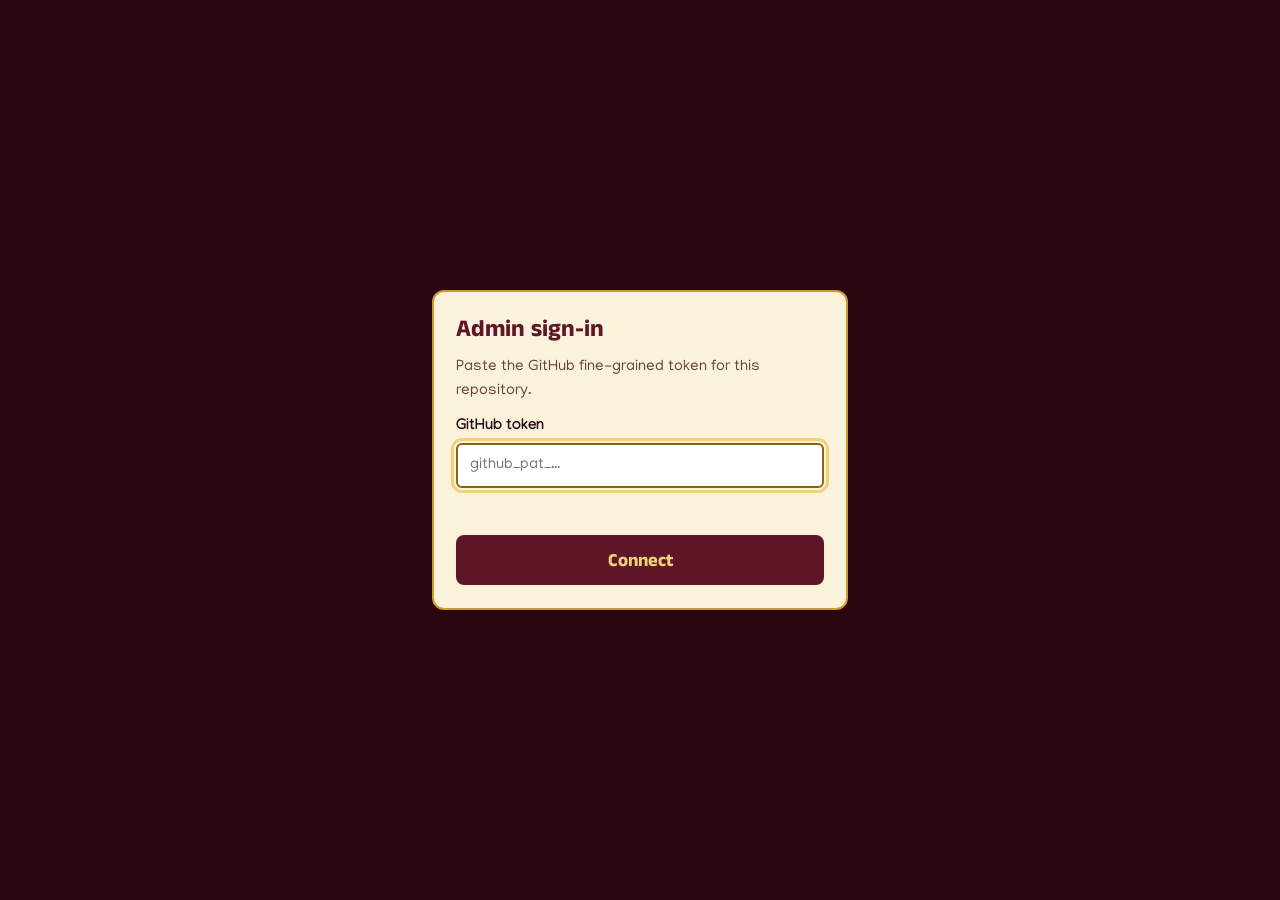
==== commit 16feba9c: "UI features added changed" ====
--- a/admin.html
+++ b/admin.html
@@ -20,6 +20,13 @@
     .dash-stage-name { font-weight: 700; color: var(--maroon-700); margin-bottom: 0.2rem; display: block; }
     .dash-event-name { color: var(--ink); font-weight: 700; white-space: nowrap; overflow: hidden; text-overflow: ellipsis; display: block; }
     .admin-search-input { width: 100%; padding: 0.6rem 0.8rem; border: 2px solid var(--gold-400); border-radius: 8px; font: inherit; margin-bottom: 1rem; }
+    
+    /* Date Navigation Tabs */
+    .admin-date-nav { display: flex; gap: 0.5rem; overflow-x: auto; margin-bottom: 1.25rem; padding-bottom: 0.4rem; scrollbar-width: none; }
+    .admin-date-nav::-webkit-scrollbar { display: none; }
+    .date-tab { flex: none; background: var(--maroon-800); color: var(--ivory-dim); border: 1px solid var(--gold-700); padding: 0.4rem 1rem; border-radius: 6px; font: 700 0.95rem var(--font-head); cursor: pointer; transition: all 0.2s ease; }
+    .date-tab:hover { background: var(--maroon-700); color: var(--ivory); }
+    .date-tab.is-active { background: var(--gold-400); color: var(--maroon-900); border-color: var(--gold-400); box-shadow: 0 2px 8px rgba(0,0,0,0.2); }
   </style>
 </head>
 <body data-splash="once">
@@ -55,10 +62,14 @@
   </header>
 
   <main class="wrap">
+    
+    <!-- Admin Date Navigation -->
+    <nav id="adminDateSelector" class="admin-date-nav" aria-label="Select Date"></nav>
+
     <!-- Day Progress Cards -->
     <section id="dayProgress" class="stats-board" aria-label="Day overview and progress" hidden>
       <div class="stat-card">
-        <span class="stat-label">Total Today</span>
+        <span class="stat-label">Total Selected</span>
         <span id="statTotal" class="stat-val">0</span>
       </div>
       <div class="stat-card is-done">
--- a/css/style.css
+++ b/css/style.css
@@ -487,14 +487,7 @@
 dialog form { display: grid; gap: .7rem; }
 dialog .field input { text-transform: uppercase; font-size: 1.3rem; letter-spacing: .08em; }
 
-/* Stage Details Modal Specifics */
-dialog.stage-modal {
-  width: min(38rem, calc(100% - 2rem));
-  max-height: 85vh;
-  padding: 0;
-  display: flex;
-  flex-direction: column;
-}
+/* Common Modal Header */
 .modal-header {
   display: flex;
   justify-content: space-between;
@@ -519,7 +512,15 @@
   padding: 1.2rem;
   overflow-y: auto;
   display: grid;
-  gap: 1.25rem;
+}
+
+/* Stage Details Modal Specifics */
+dialog.stage-modal {
+  width: min(38rem, calc(100% - 2rem));
+  max-height: 85vh;
+  padding: 0;
+  display: flex;
+  flex-direction: column;
 }
 .modal-section h4 {
   font-family: var(--font-head);
@@ -529,6 +530,7 @@
   padding-bottom: 0.35rem;
   margin: 0 0 0.6rem 0;
 }
+.modal-body { gap: 1.25rem; }
 .modal-ev-item.is-live {
   background: #eef8f1;
   border: 2px solid var(--live);
@@ -577,6 +579,30 @@
 }
 .modal-ranks .rank b { color: var(--maroon-700); }
 .muted-small { font-size: 0.88rem; color: var(--ink-soft); margin: 0; }
+
+/* Welcome Guidelines Modal Specifics */
+.welcome-body { gap: 0.8rem; }
+.guidelines-list { list-style: none; padding: 0; margin: 0; display: grid; gap: 0.85rem; }
+.guidelines-list li { 
+  display: flex; 
+  gap: 0.8rem; 
+  align-items: flex-start; 
+  background: #fffaf0; 
+  border: 1px solid var(--gold-700); 
+  padding: 0.85rem; 
+  border-radius: 8px; 
+  line-height: 1.45;
+}
+.guidelines-list li a { color: var(--maroon-700); font-weight: 700; text-decoration: underline; }
+.guidelines-list li strong { color: var(--maroon-800); }
+.g-icon { font-size: 1.4rem; flex: none; line-height: 1; margin-top: 0.1rem; }
+.w-full { width: 100%; }
+
+/* General UI Buttons */
+.btn { border-radius: 8px; border: 2px solid transparent; font: 700 1.15rem var(--font-head); padding: 0.6rem 1.1rem; cursor: pointer; }
+.btn-start { background: var(--live); color: #fff; }
+.btn-end { background: var(--maroon-700); color: var(--gold-300); border-color: var(--maroon-700); }
+.btn-ghost { background: transparent; color: var(--maroon-700); border-color: var(--maroon-700); }
 
 /* ========== admin ========== */
 .admin-bar { background: var(--maroon-800); position: relative; padding: .8rem 0 1rem; }
@@ -668,11 +694,7 @@
 .ev-note { font-size: .92rem; color: var(--live); font-weight: 700; margin-top: .2rem; }
 .ev-note.is-due { color: #8e4a00; }
 .ev-actions { grid-column: 1 / -1; display: grid; grid-template-columns: 1fr 1fr; gap: .6rem; }
-.btn { min-height: 3rem; border-radius: 8px; border: 2px solid transparent; font: 700 1.15rem var(--font-head); }
 .btn:disabled { opacity: .35; cursor: not-allowed; }
-.btn-start { background: var(--live); color: #fff; }
-.btn-end { background: var(--maroon-700); color: var(--gold-300); }
-.btn-ghost { background: transparent; color: var(--maroon-700); border-color: var(--maroon-700); }
 .is-busy .act { pointer-events: none; opacity: .55; }
 details.tool { margin-top: 1rem; border-top: 1px dashed var(--gold-700); padding-top: .7rem; }
 details.tool summary { cursor: pointer; font: 700 1.05rem var(--font-head); color: var(--maroon-700); }
